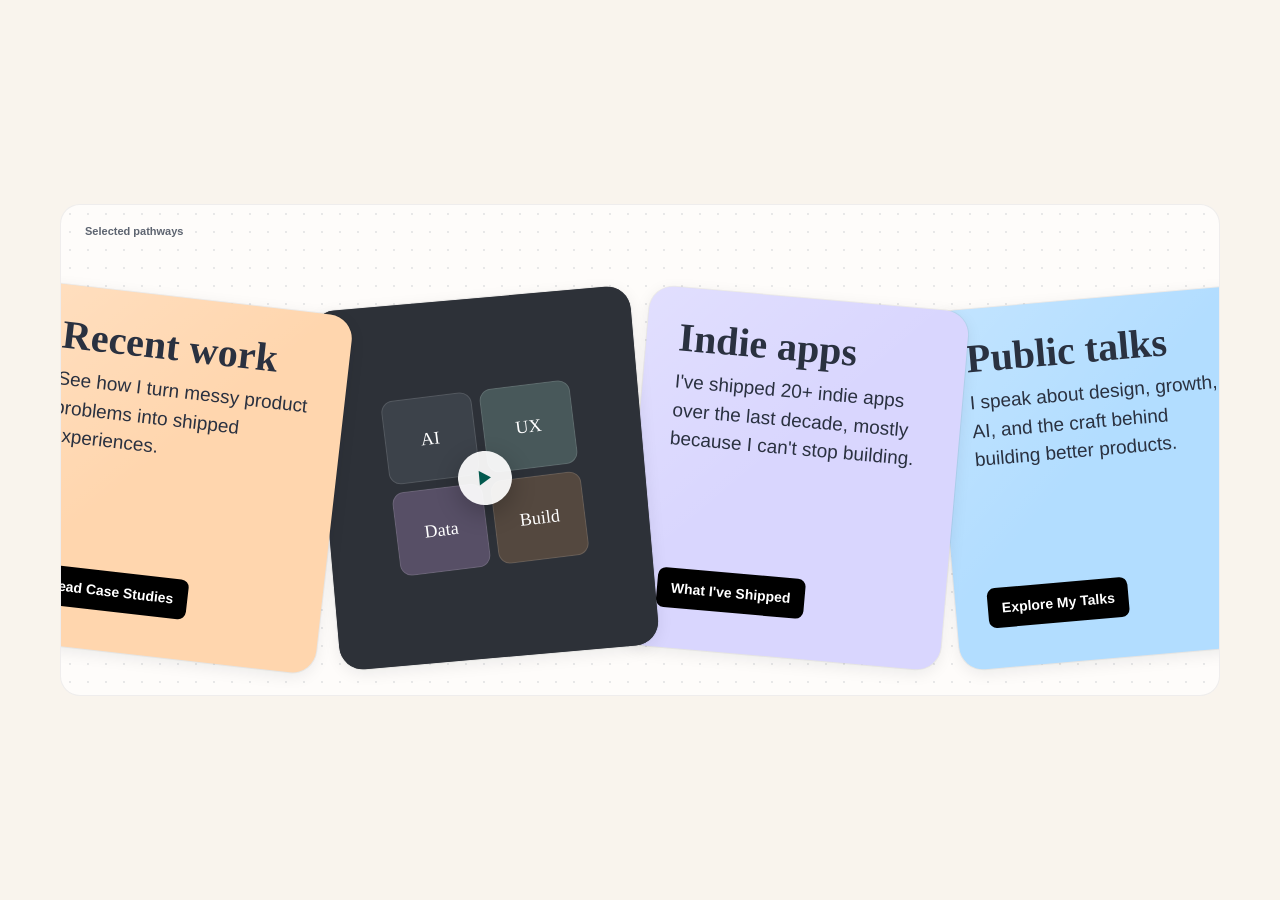
==== components/benshih-tips-cards/demo.html @ c1ecf6b6 "chore: record current design memory version" ====
<!doctype html>
<html lang="zh-CN">
<head>
  <meta charset="UTF-8">
  <meta name="viewport" content="width=device-width, initial-scale=1.0">
  <style>
    @font-face{font-family:Roobert;src:url("https://www.benshih.design/_next/static/media/1f43618828b4e276-s.p.otf") format("opentype");font-weight:500;font-display:swap}
    @font-face{font-family:Roobert;src:url("https://www.benshih.design/_next/static/media/42e56e732b93629f-s.p.otf") format("opentype");font-weight:600;font-display:swap}
    @font-face{font-family:Acorn;src:url("https://www.benshih.design/_next/static/media/78e0d29f8bb7d66f-s.p.otf") format("opentype");font-weight:600;font-display:swap}
    *{box-sizing:border-box}
    :root{--cream:#f9f4ed;--ink:#2a3140;--green:#02594e;--orange:#ffd6ae;--purple:#d9d6fe;--blue:#b2ddff;--paper:#fffdf8}
    body{margin:0;background:var(--cream);color:var(--ink);font-family:Roobert,Arial,sans-serif}
    button,a{font:inherit}
    .stage{min-height:100vh;padding:24px;display:grid;place-items:center}
    .surface{position:relative;width:min(1160px,100%);min-height:492px;overflow:hidden;border:1px solid rgba(42,49,64,.07);border-radius:20px;background-color:rgba(255,255,255,.72);background-image:radial-gradient(circle,rgba(107,114,128,.15) 1px,transparent 1px);background-size:18px 18px}
    .hint{position:absolute;z-index:20;left:24px;top:20px;margin:0;color:#5d6470;font-size:11px;font-weight:600}
    .deck{position:absolute;inset:48px 0 0;display:flex;align-items:center;justify-content:center;padding:42px 28px 34px}
    .card-shell{--x:0px;--scale:1;--opacity:1;--rotation:0deg;position:relative;width:350px;height:386px;flex:0 0 350px;margin-right:-40px;display:grid;place-items:center;z-index:var(--z);opacity:var(--opacity);transform:translateX(var(--x)) rotate(var(--rotation)) scale(var(--scale));transform-origin:center;transition:transform 560ms cubic-bezier(.22,1,.36,1),opacity 180ms ease;cursor:pointer}
    .card-shell:last-child{margin-right:0}
    .card{position:relative;width:320px;height:360px;overflow:hidden;padding:32px 32px 40px;border:0;border-radius:24px;background:var(--card-color);box-shadow:0 0 0 1px rgba(0,0,0,.05),0 4px 16px rgba(16,24,40,.08);transform:translateY(0);transition:transform 420ms cubic-bezier(.22,1,.36,1),box-shadow 420ms cubic-bezier(.22,1,.36,1)}
    .card::before{content:"";position:absolute;inset:0;background:linear-gradient(135deg,rgba(255,255,255,.22),transparent 45%);pointer-events:none}
    .card-shell.is-active .card{transform:translateY(-6px);box-shadow:0 20px 40px rgba(2,89,78,.15)}
    .card-shell:focus-visible{outline:3px solid rgba(2,89,78,.3);outline-offset:5px}
    .card-content{position:relative;height:100%;display:flex;flex-direction:column;justify-content:space-between}
    h2{margin:0;font-family:Acorn,Georgia,serif;font-size:40px;font-weight:600;line-height:.9;letter-spacing:0}
    .description{margin:12px 0 0;font-size:19px;font-weight:500;line-height:1.5}
    .cta{align-self:flex-start;display:inline-flex;align-items:center;min-height:40px;padding:10px 14px;border-radius:8px;background:#000;color:#fff;font-size:14px;font-weight:600;line-height:20px;text-decoration:none;transition:transform 320ms cubic-bezier(.22,1,.36,1)}
    .card-shell.is-active .cta{transform:translateX(4px)}
    .media-card{padding:0;background:#2d3138}
    .media{position:absolute;inset:0;display:grid;place-items:center;background:#2d3138}
    .media-grid{width:190px;display:grid;grid-template-columns:repeat(2,1fr);gap:8px;transform:rotate(-2deg)}
    .media-grid span{height:84px;border:1px solid rgba(255,255,255,.12);border-radius:12px;background:#3c424a;display:grid;place-items:center;color:#fff;font-family:Acorn,Georgia,serif;font-size:18px}
    .media-grid span:nth-child(2){background:#48585a}.media-grid span:nth-child(3){background:#574f66}.media-grid span:nth-child(4){background:#54483f}
    .play{position:absolute;width:54px;height:54px;border:0;border-radius:50%;background:rgba(255,255,255,.92);box-shadow:0 8px 24px rgba(0,0,0,.24);display:grid;place-items:center;color:var(--green);font-size:18px;cursor:pointer}
    .reveal{position:absolute;z-index:30;left:50%;bottom:calc(100% - 22px);width:280px;height:112px;pointer-events:none;opacity:0;transform:translate(-50%,18px) scale(.7);transition:opacity 120ms ease,transform 440ms cubic-bezier(.34,1.56,.64,1)}
    .card-shell.is-active .reveal{opacity:1;transform:translate(-50%,0) scale(1)}
    .mini{position:absolute;left:50%;top:50%;width:112px;height:74px;overflow:hidden;border:2px solid rgba(255,255,255,.9);border-radius:7px;background:var(--mini);box-shadow:0 6px 18px rgba(0,0,0,.22);transform:translate(calc(-50% + var(--mx)),calc(-50% + var(--my))) rotate(var(--mr));display:grid;place-items:center;color:#26313b;font-size:12px;font-weight:600}
    .mini:nth-child(1){--mx:-66px;--my:4px;--mr:-16deg}.mini:nth-child(2){--mx:2px;--my:-12px;--mr:3deg}.mini:nth-child(3){--mx:66px;--my:4px;--mr:16deg}
    .confetti{position:absolute;inset:0}.confetti i{position:absolute;left:50%;top:54%;width:7px;height:7px;border-radius:2px;background:var(--confetti);opacity:0}
    .card-shell.is-active .confetti i{animation:burst .65s ease-out both;animation-delay:var(--delay)}
    .confetti i:nth-child(1){--confetti:#f59e0b;--tx:-110px;--ty:-58px;--delay:0s}.confetti i:nth-child(2){--confetti:#ec4899;--tx:-64px;--ty:-90px;--delay:.03s}.confetti i:nth-child(3){--confetti:#8b5cf6;--tx:-18px;--ty:-82px;--delay:.06s}.confetti i:nth-child(4){--confetti:#06b6d4;--tx:35px;--ty:-88px;--delay:.09s}.confetti i:nth-child(5){--confetti:#10b981;--tx:78px;--ty:-66px;--delay:.12s}.confetti i:nth-child(6){--confetti:#f97316;--tx:112px;--ty:-32px;--delay:.15s}
    .video-hint{position:absolute;z-index:30;left:50%;bottom:calc(100% + 2px);width:max-content;opacity:0;transform:translate(-50%,8px);transition:opacity 160ms ease,transform 380ms cubic-bezier(.22,1,.36,1);font-family:Acorn,Georgia,serif;font-size:17px;font-weight:600;color:var(--green)}
    .card-shell.is-active .video-hint{opacity:1;transform:translate(-50%,0)}
    @keyframes burst{0%{opacity:1;transform:translate(0,0) scale(1) rotate(0)}100%{opacity:0;transform:translate(var(--tx),var(--ty)) scale(.3) rotate(180deg)}}
    @media(max-width:1020px) and (min-width:721px){.surface{min-height:430px}.deck{transform:scale(.67);transform-origin:center}.hint{z-index:40}}
    @media(max-width:720px){.stage{padding:10px}.surface{min-height:470px;border-radius:14px}.hint{left:16px;top:14px}.deck{inset:38px 0 0;justify-content:flex-start;overflow-x:auto;scroll-snap-type:x mandatory;padding:38px 16px 30px;scrollbar-width:none}.deck::-webkit-scrollbar{display:none}.card-shell{width:82vw;height:386px;flex-basis:82vw;margin-right:12px;scroll-snap-align:center;transform:rotate(var(--rotation));opacity:1!important}.card-shell:last-child{margin-right:16px}.card{width:min(320px,76vw)}.reveal,.video-hint{display:none}}
    @media(prefers-reduced-motion:reduce){*,*::before,*::after{animation:none!important;transition:none!important}.card-shell{transform:rotate(var(--rotation))!important}.card-shell.is-active .card{transform:none}}
  </style>
</head>
<body>
  <main class="stage">
    <section class="surface" aria-label="叠放式导航卡片">
      <p class="hint">Selected pathways</p>
      <div class="deck" id="deck">
        <div class="card-shell" data-rotation="6.5" tabindex="0">
          <div class="reveal" aria-hidden="true"><div class="confetti"><i></i><i></i><i></i><i></i><i></i><i></i></div><span class="mini" style="--mini:#d9ecff">AI</span><span class="mini" style="--mini:#f7f3ec">UX</span><span class="mini" style="--mini:#fbe7f2">Data</span></div>
          <article class="card" style="--card-color:var(--orange)"><div class="card-content"><div><h2>Recent work</h2><p class="description">See how I turn messy product problems into shipped experiences.</p></div><a class="cta" href="#work">Read Case Studies</a></div></article>
        </div>
        <div class="card-shell" data-rotation="-5" tabindex="0">
          <p class="video-hint">In case you are tired of reading</p>
          <article class="card media-card"><div class="media"><div class="media-grid"><span>AI</span><span>UX</span><span>Data</span><span>Build</span></div><button class="play" type="button" aria-label="播放介绍">&#9654;</button></div></article>
        </div>
        <div class="card-shell" data-rotation="5" tabindex="0">
          <div class="reveal" aria-hidden="true"><div class="confetti"><i></i><i></i><i></i><i></i><i></i><i></i></div><span class="mini" style="--mini:#f8e9d3">Mood</span><span class="mini" style="--mini:#f2e8fb">Flow</span><span class="mini" style="--mini:#e3f0ec">Apps</span></div>
          <article class="card" style="--card-color:var(--purple)"><div class="card-content"><div><h2>Indie apps</h2><p class="description">I've shipped 20+ indie apps over the last decade, mostly because I can't stop building.</p></div><a class="cta" href="#apps">What I've Shipped</a></div></article>
        </div>
        <div class="card-shell" data-rotation="-5" tabindex="0">
          <div class="reveal" aria-hidden="true"><div class="confetti"><i></i><i></i><i></i><i></i><i></i><i></i></div><span class="mini" style="--mini:#e8eef4">Tokyo</span><span class="mini" style="--mini:#f3e7d9">AI</span><span class="mini" style="--mini:#eadff7">Growth</span></div>
          <article class="card" style="--card-color:var(--blue)"><div class="card-content"><div><h2>Public talks</h2><p class="description">I speak about design, growth, AI, and the craft behind building better products.</p></div><a class="cta" href="#talks">Explore My Talks</a></div></article>
        </div>
      </div>
    </section>
  </main>
  <script>
    const shells=[...document.querySelectorAll('.card-shell')];
    const desktop=matchMedia('(min-width:721px)');
    function render(active=null){shells.forEach((shell,index)=>{const base=Number(shell.dataset.rotation);const distance=active===null?0:Math.abs(index-active);let x=0,scale=1,opacity=1,rotation=base,z=shells.length-index;if(active!==null){if(index===active){x=index===shells.length-1?-120:0;scale=1.04;rotation=base*.2;z=10}else{x=Math.sign(index-active)*(140+28*distance);scale=.93;opacity=.5}shell.classList.toggle('is-active',index===active)}else{shell.classList.remove('is-active')}shell.style.setProperty('--x',desktop.matches?`${x}px`:'0px');shell.style.setProperty('--scale',desktop.matches?scale:1);shell.style.setProperty('--opacity',desktop.matches?opacity:1);shell.style.setProperty('--rotation',`${rotation}deg`);shell.style.setProperty('--z',z)})}
    shells.forEach((shell,index)=>{shell.addEventListener('pointerenter',()=>render(index));shell.addEventListener('pointerleave',()=>{if(!shell.matches(':focus-within'))render()});shell.addEventListener('focusin',()=>render(index));shell.addEventListener('focusout',event=>{if(!shell.contains(event.relatedTarget))render()});shell.addEventListener('click',()=>render(index))});
    document.querySelectorAll('a[href^="#"],.play').forEach(control=>control.addEventListener('click',event=>event.preventDefault()));
    desktop.addEventListener('change',()=>render());
    render();
  </script>
</body>
</html>
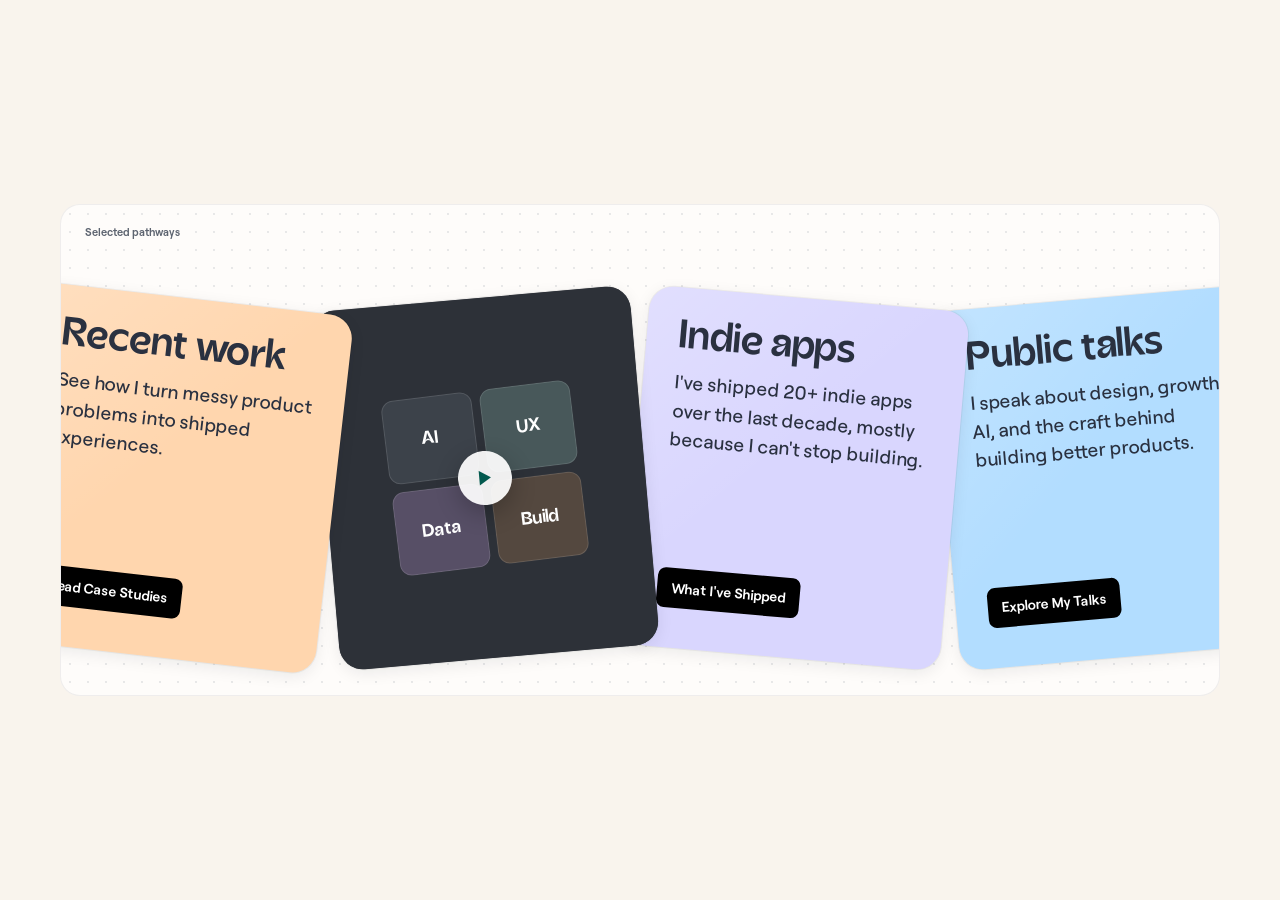
==== commit a3b9e9a1: "feat: add complete offline package and agent guide" ====
--- a/components/benshih-tips-cards/demo.html
+++ b/components/benshih-tips-cards/demo.html
@@ -4,9 +4,9 @@
   <meta charset="UTF-8">
   <meta name="viewport" content="width=device-width, initial-scale=1.0">
   <style>
-    @font-face{font-family:Roobert;src:url("https://www.benshih.design/_next/static/media/1f43618828b4e276-s.p.otf") format("opentype");font-weight:500;font-display:swap}
-    @font-face{font-family:Roobert;src:url("https://www.benshih.design/_next/static/media/42e56e732b93629f-s.p.otf") format("opentype");font-weight:600;font-display:swap}
-    @font-face{font-family:Acorn;src:url("https://www.benshih.design/_next/static/media/78e0d29f8bb7d66f-s.p.otf") format("opentype");font-weight:600;font-display:swap}
+    @font-face{font-family:Roobert;src:url("../../assets/fonts/benshih/Roobert-Medium.otf") format("opentype");font-weight:500;font-display:swap}
+    @font-face{font-family:Roobert;src:url("../../assets/fonts/benshih/Roobert-Semibold.otf") format("opentype");font-weight:600;font-display:swap}
+    @font-face{font-family:Acorn;src:url("../../assets/fonts/benshih/Acorn-Semibold.otf") format("opentype");font-weight:600;font-display:swap}
     *{box-sizing:border-box}
     :root{--cream:#f9f4ed;--ink:#2a3140;--green:#02594e;--orange:#ffd6ae;--purple:#d9d6fe;--blue:#b2ddff;--paper:#fffdf8}
     body{margin:0;background:var(--cream);color:var(--ink);font-family:Roobert,Arial,sans-serif}
